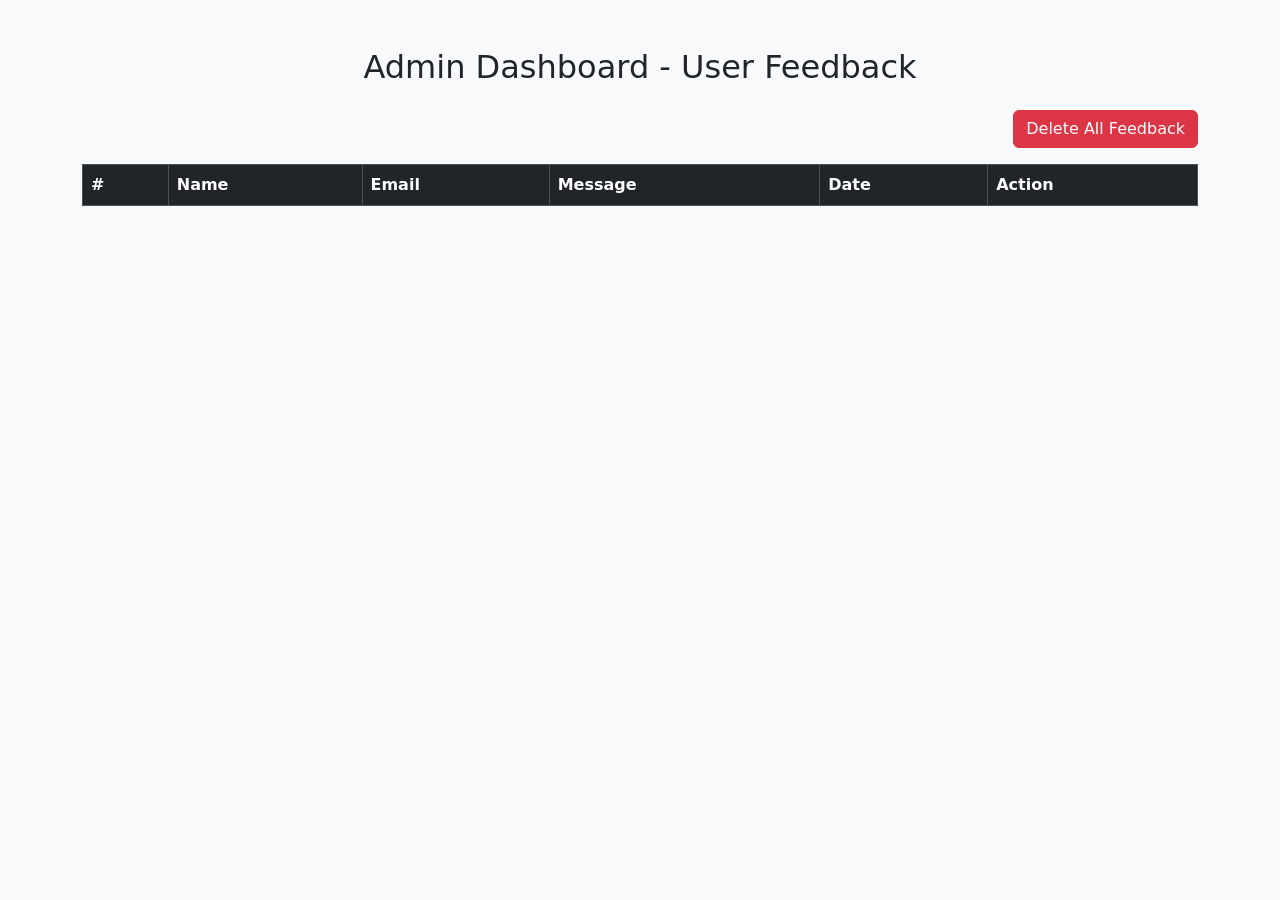
==== admin.html @ 634ab91b "Add files via upload" ====
<!DOCTYPE html>
<html lang="en">
<head>
    <meta charset="UTF-8">
    <meta name="viewport" content="width=device-width, initial-scale=1.0">
    <title>Admin - User Feedback</title>
    <link href="https://cdn.jsdelivr.net/npm/bootstrap@5.3.0/dist/css/bootstrap.min.css" rel="stylesheet">
</head>

<body class="bg-light">

<div class="container py-5">
    <h2 class="text-center mb-4">Admin Dashboard - User Feedback</h2>

    <div class="text-end mb-3">
        <button class="btn btn-danger" id="clear-all">Delete All Feedback</button>
    </div>

    <table class="table table-striped table-bordered">
        <thead class="table-dark">
            <tr>
                <th>#</th>
                <th>Name</th>
                <th>Email</th>
                <th>Message</th>
                <th>Date</th>
                <th>Action</th>
            </tr>
        </thead>
        <tbody id="feedback-table">
        </tbody>
    </table>
</div>

<script>
// Load feedback into table
function loadFeedback() {
    let table = document.getElementById("feedback-table");
    table.innerHTML = "";

    let feedbackList = JSON.parse(localStorage.getItem("feedbackList")) || [];

    feedbackList.forEach((item, index) => {
        let row = `
            <tr>
                <td>${index + 1}</td>
                <td>${item.name}</td>
                <td>${item.email}</td>
                <td>${item.message}</td>
                <td>${item.date}</td>
                <td>
                    <button class="btn btn-sm btn-danger" onclick="deleteFeedback(${index})">
                        Delete
                    </button>
                </td>
            </tr>
        `;
        table.innerHTML += row;
    });
}

// Delete one feedback
function deleteFeedback(index) {
    let list = JSON.parse(localStorage.getItem("feedbackList")) || [];
    list.splice(index, 1);
    localStorage.setItem("feedbackList", JSON.stringify(list));
    loadFeedback();
}

// Delete ALL
document.getElementById("clear-all").addEventListener("click", function () {
    if (confirm("Are you sure you want to delete ALL feedback?")) {
        localStorage.removeItem("feedbackList");
        loadFeedback();
    }
});

// Initial load
loadFeedback();
</script>

</body>
</html>
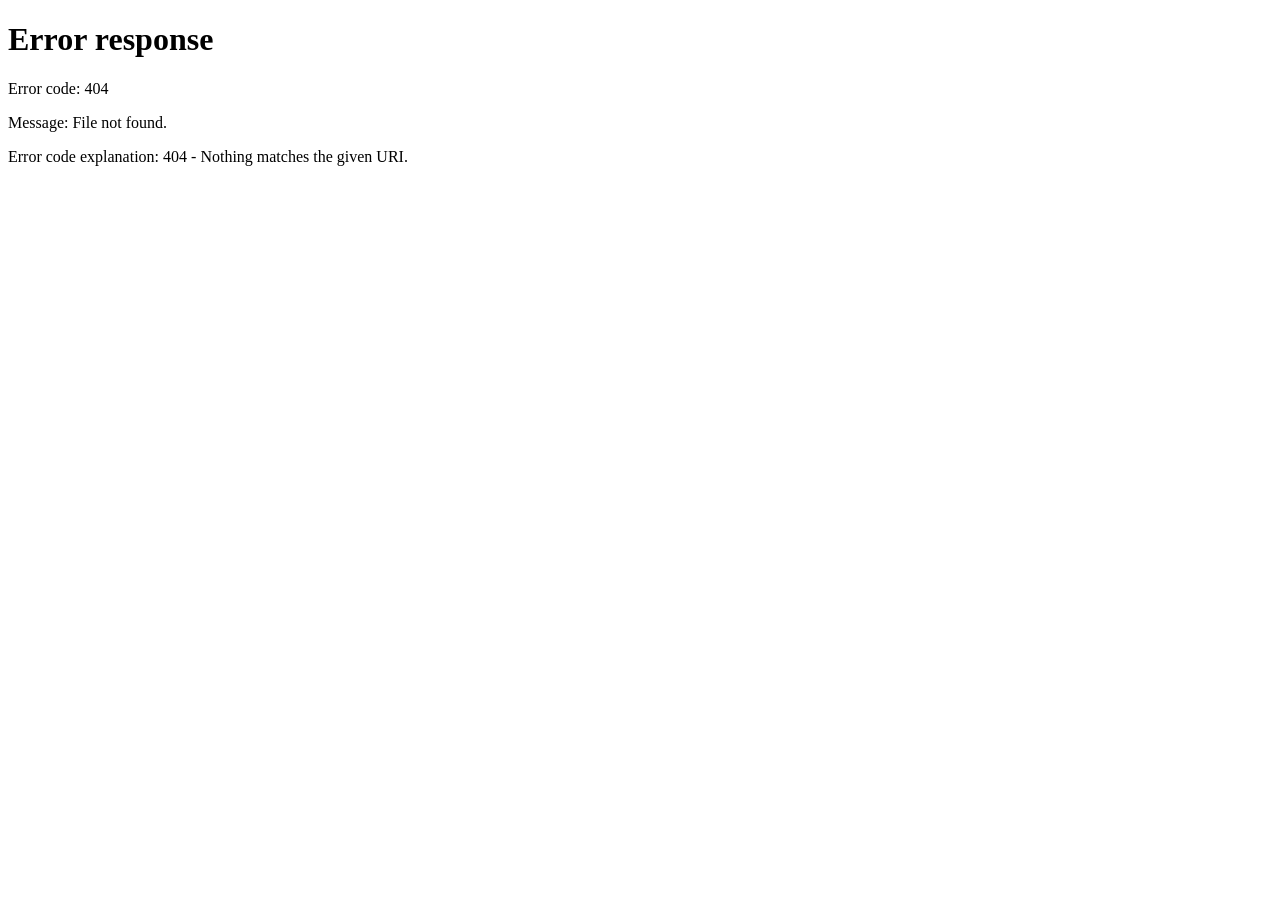
==== commit 8b297be3: "Update admin.html" ====
--- a/admin.html
+++ b/admin.html
@@ -3,81 +3,255 @@
 <head>
     <meta charset="UTF-8">
     <meta name="viewport" content="width=device-width, initial-scale=1.0">
-    <title>Admin - User Feedback</title>
+    <title>Admin Dashboard - User Feedback</title>
     <link href="https://cdn.jsdelivr.net/npm/bootstrap@5.3.0/dist/css/bootstrap.min.css" rel="stylesheet">
+    <style>
+        .admin-header {
+            background: linear-gradient(135deg, #667eea 0%, #764ba2 100%);
+            color: white;
+            padding: 20px 0;
+            margin-bottom: 30px;
+        }
+        .stats-card {
+            background: white;
+            border-radius: 10px;
+            padding: 20px;
+            box-shadow: 0 2px 10px rgba(0,0,0,0.1);
+            margin-bottom: 20px;
+        }
+        .stats-number {
+            font-size: 2.5rem;
+            font-weight: bold;
+            color: #667eea;
+        }
+        .welcome-section {
+            background: #f8f9fa;
+            padding: 15px;
+            border-radius: 8px;
+            margin-bottom: 20px;
+        }
+    </style>
 </head>
-
-<body class="bg-light">
-
-<div class="container py-5">
-    <h2 class="text-center mb-4">Admin Dashboard - User Feedback</h2>
-
-    <div class="text-end mb-3">
-        <button class="btn btn-danger" id="clear-all">Delete All Feedback</button>
+<body>
+    <!-- Authentication Check Script (must be at the top) -->
+    <script>
+        // Check if user is logged in
+        if (sessionStorage.getItem('adminLoggedIn') !== 'true') {
+            // Redirect to login page if not authenticated
+            window.location.href = 'admin-login.html';
+        }
+    </script>
+
+    <div class="admin-header">
+        <div class="container">
+            <div class="d-flex justify-content-between align-items-center">
+                <div>
+                    <h2><strong>Admin Dashboard</strong></h2>
+                    <p class="mb-0">User Feedback Management System</p>
+                </div>
+                <div>
+                    <span class="me-3">Welcome, <strong id="admin-username"></strong></span>
+                    <button class="btn btn-light btn-sm" id="logout-btn">Logout</button>
+                </div>
+            </div>
+        </div>
     </div>
 
-    <table class="table table-striped table-bordered">
-        <thead class="table-dark">
-            <tr>
-                <th>#</th>
-                <th>Name</th>
-                <th>Email</th>
-                <th>Message</th>
-                <th>Date</th>
-                <th>Action</th>
-            </tr>
-        </thead>
-        <tbody id="feedback-table">
-        </tbody>
-    </table>
-</div>
-
-<script>
-// Load feedback into table
-function loadFeedback() {
-    let table = document.getElementById("feedback-table");
-    table.innerHTML = "";
-
-    let feedbackList = JSON.parse(localStorage.getItem("feedbackList")) || [];
-
-    feedbackList.forEach((item, index) => {
-        let row = `
-            <tr>
-                <td>${index + 1}</td>
-                <td>${item.name}</td>
-                <td>${item.email}</td>
-                <td>${item.message}</td>
-                <td>${item.date}</td>
-                <td>
-                    <button class="btn btn-sm btn-danger" onclick="deleteFeedback(${index})">
-                        Delete
-                    </button>
-                </td>
-            </tr>
-        `;
-        table.innerHTML += row;
-    });
-}
-
-// Delete one feedback
-function deleteFeedback(index) {
-    let list = JSON.parse(localStorage.getItem("feedbackList")) || [];
-    list.splice(index, 1);
-    localStorage.setItem("feedbackList", JSON.stringify(list));
-    loadFeedback();
-}
-
-// Delete ALL
-document.getElementById("clear-all").addEventListener("click", function () {
-    if (confirm("Are you sure you want to delete ALL feedback?")) {
-        localStorage.removeItem("feedbackList");
+    <div class="container py-4">
+        <!-- Welcome Section -->
+        <div class="welcome-section">
+            <h4>👋 Welcome to the Admin Panel</h4>
+            <p class="mb-0">Manage user feedback submissions from the SDG 12 Contact Form</p>
+        </div>
+
+        <!-- Statistics Cards -->
+        <div class="row mb-4">
+            <div class="col-md-4">
+                <div class="stats-card text-center">
+                    <div class="stats-number" id="total-feedback">0</div>
+                    <p class="text-muted mb-0">Total Feedback</p>
+                </div>
+            </div>
+            <div class="col-md-4">
+                <div class="stats-card text-center">
+                    <div class="stats-number text-success" id="today-feedback">0</div>
+                    <p class="text-muted mb-0">Today's Submissions</p>
+                </div>
+            </div>
+            <div class="col-md-4">
+                <div class="stats-card text-center">
+                    <div class="stats-number text-info" id="this-week">0</div>
+                    <p class="text-muted mb-0">This Week</p>
+                </div>
+            </div>
+        </div>
+
+        <!-- Action Buttons -->
+        <div class="d-flex justify-content-between mb-3">
+            <h3>Feedback Submissions</h3>
+            <div>
+                <button class="btn btn-success me-2" id="export-json">📥 Export JSON</button>
+                <button class="btn btn-warning me-2" id="refresh-btn">🔄 Refresh</button>
+                <button class="btn btn-danger" id="clear-all">🗑️ Delete All</button>
+            </div>
+        </div>
+
+        <!-- Feedback Table -->
+        <div class="card">
+            <div class="card-body">
+                <div class="table-responsive">
+                    <table class="table table-striped table-hover">
+                        <thead class="table-dark">
+                            <tr>
+                                <th style="width: 5%">#</th>
+                                <th style="width: 15%">Name</th>
+                                <th style="width: 20%">Email</th>
+                                <th style="width: 35%">Message</th>
+                                <th style="width: 15%">Date</th>
+                                <th style="width: 10%">Action</th>
+                            </tr>
+                        </thead>
+                        <tbody id="feedback-table">
+                            <tr>
+                                <td colspan="6" class="text-center text-muted">
+                                    <em>No feedback submissions yet</em>
+                                </td>
+                            </tr>
+                        </tbody>
+                    </table>
+                </div>
+            </div>
+        </div>
+
+        <!-- Back Link -->
+        <div class="text-center mt-4">
+            <a href="index.html" class="btn btn-outline-primary">← Back to Homepage</a>
+        </div>
+    </div>
+
+    <script>
+        // Display admin username
+        document.getElementById('admin-username').textContent = 
+            sessionStorage.getItem('adminUsername') || 'Admin';
+
+        // Logout functionality
+        document.getElementById('logout-btn').addEventListener('click', function() {
+            if (confirm('Are you sure you want to logout?')) {
+                sessionStorage.removeItem('adminLoggedIn');
+                sessionStorage.removeItem('adminUsername');
+                window.location.href = 'admin-login.html';
+            }
+        });
+
+        // Load feedback into table
+        function loadFeedback() {
+            const table = document.getElementById("feedback-table");
+            table.innerHTML = "";
+
+            const feedbackList = JSON.parse(localStorage.getItem("feedbackList")) || [];
+
+            if (feedbackList.length === 0) {
+                table.innerHTML = `
+                    <tr>
+                        <td colspan="6" class="text-center text-muted">
+                            <em>No feedback submissions yet</em>
+                        </td>
+                    </tr>
+                `;
+                return;
+            }
+
+            feedbackList.forEach((item, index) => {
+                const row = `
+                    <tr>
+                        <td>${index + 1}</td>
+                        <td>${item.name}</td>
+                        <td>${item.email}</td>
+                        <td>${item.message.substring(0, 100)}${item.message.length > 100 ? '...' : ''}</td>
+                        <td><small>${item.date}</small></td>
+                        <td>
+                            <button class="btn btn-sm btn-danger" onclick="deleteFeedback(${index})">
+                                Delete
+                            </button>
+                        </td>
+                    </tr>
+                `;
+                table.innerHTML += row;
+            });
+
+            // Update statistics
+            updateStatistics(feedbackList);
+        }
+
+        // Update statistics
+        function updateStatistics(feedbackList) {
+            document.getElementById('total-feedback').textContent = feedbackList.length;
+
+            const today = new Date().toDateString();
+            const todayCount = feedbackList.filter(item => 
+                new Date(item.date).toDateString() === today
+            ).length;
+            document.getElementById('today-feedback').textContent = todayCount;
+
+            const oneWeekAgo = new Date();
+            oneWeekAgo.setDate(oneWeekAgo.getDate() - 7);
+            const weekCount = feedbackList.filter(item => 
+                new Date(item.date) >= oneWeekAgo
+            ).length;
+            document.getElementById('this-week').textContent = weekCount;
+        }
+
+        // Delete one feedback
+        function deleteFeedback(index) {
+            if (confirm('Are you sure you want to delete this feedback?')) {
+                let list = JSON.parse(localStorage.getItem("feedbackList")) || [];
+                list.splice(index, 1);
+                localStorage.setItem("feedbackList", JSON.stringify(list));
+                loadFeedback();
+            }
+        }
+
+        // Delete ALL
+        document.getElementById("clear-all").addEventListener("click", function () {
+            if (confirm("⚠️ WARNING: This will permanently delete ALL feedback submissions. Are you sure?")) {
+                if (confirm("This action cannot be undone. Click OK to confirm.")) {
+                    localStorage.removeItem("feedbackList");
+                    loadFeedback();
+                    alert("✅ All feedback has been deleted.");
+                }
+            }
+        });
+
+        // Refresh functionality
+        document.getElementById('refresh-btn').addEventListener('click', function() {
+            loadFeedback();
+            alert('✅ Data refreshed successfully!');
+        });
+
+        // Export to JSON
+        document.getElementById('export-json').addEventListener('click', function() {
+            const feedbackList = JSON.parse(localStorage.getItem("feedbackList")) || [];
+            
+            if (feedbackList.length === 0) {
+                alert("No feedback to export!");
+                return;
+            }
+
+            const dataStr = JSON.stringify(feedbackList, null, 2);
+            const blob = new Blob([dataStr], { type: "application/json" });
+            const url = URL.createObjectURL(blob);
+
+            const a = document.createElement("a");
+            a.href = url;
+            a.download = `feedback-export-${new Date().toISOString().split('T')[0]}.json`;
+            a.click();
+
+            URL.revokeObjectURL(url);
+            alert("✅ Feedback exported successfully!");
+        });
+
+        // Initial load
         loadFeedback();
-    }
-});
-
-// Initial load
-loadFeedback();
-</script>
-
+    </script>
 </body>
 </html>
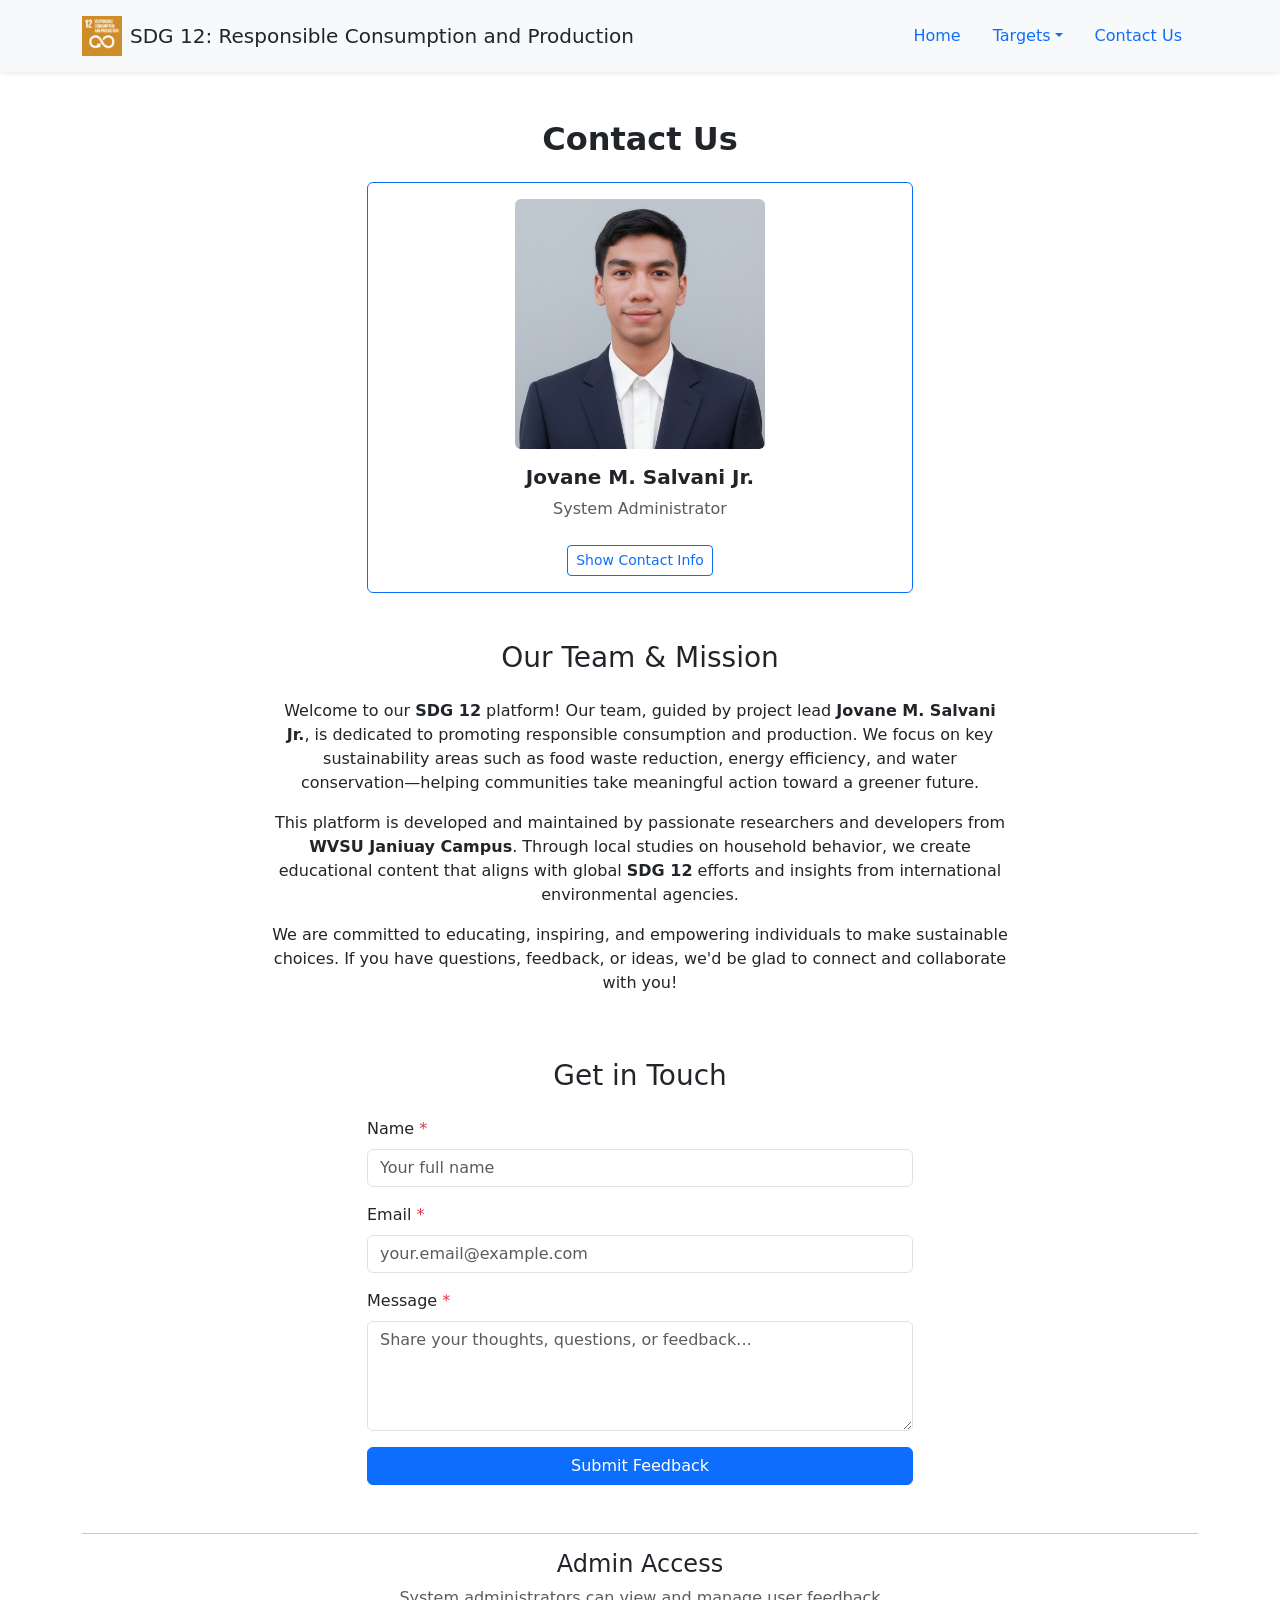
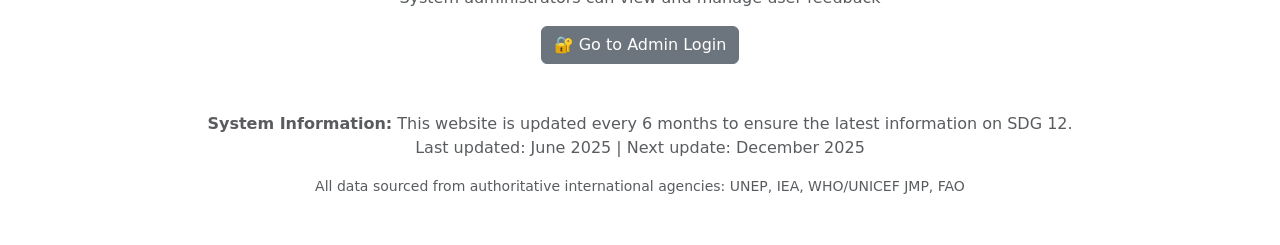
==== commit 5cbe94ff: "Update admin.html" ====
--- a/admin.html
+++ b/admin.html
@@ -1,257 +1,182 @@
+<!-- FILE: contact.html -->
 <!DOCTYPE html>
 <html lang="en">
 <head>
     <meta charset="UTF-8">
     <meta name="viewport" content="width=device-width, initial-scale=1.0">
-    <title>Admin Dashboard - User Feedback</title>
+    <title>Contact Us - SDG 12</title>
     <link href="https://cdn.jsdelivr.net/npm/bootstrap@5.3.0/dist/css/bootstrap.min.css" rel="stylesheet">
-    <style>
-        .admin-header {
-            background: linear-gradient(135deg, #667eea 0%, #764ba2 100%);
-            color: white;
-            padding: 20px 0;
-            margin-bottom: 30px;
-        }
-        .stats-card {
-            background: white;
-            border-radius: 10px;
-            padding: 20px;
-            box-shadow: 0 2px 10px rgba(0,0,0,0.1);
-            margin-bottom: 20px;
-        }
-        .stats-number {
-            font-size: 2.5rem;
-            font-weight: bold;
-            color: #667eea;
-        }
-        .welcome-section {
-            background: #f8f9fa;
-            padding: 15px;
-            border-radius: 8px;
-            margin-bottom: 20px;
-        }
-    </style>
+    <link rel="stylesheet" href="styles.css">
 </head>
 <body>
-    <!-- Authentication Check Script (must be at the top) -->
-    <script>
-        // Check if user is logged in
-        if (sessionStorage.getItem('adminLoggedIn') !== 'true') {
-            // Redirect to login page if not authenticated
-            window.location.href = 'admin-login.html';
-        }
-    </script>
+    <!-- Header -->
+    <header class="bg-light py-3 shadow-sm mb-4">
+        <div class="container d-flex justify-content-between align-items-center">
+            <div class="d-flex align-items-center gap-2">
+                <img src="image/Logo.png" alt="SDG 12 Logo" width="40" height="40">
+                <h1 class="h5 mb-0">SDG 12: Responsible Consumption and Production</h1>
+            </div>
+            <nav>
+                <ul class="nav">
+                    <li class="nav-item"><a href="index.html" class="nav-link">Home</a></li>
+                    <li class="nav-item dropdown">
+                        <a class="nav-link dropdown-toggle" href="#" role="button" data-bs-toggle="dropdown">Targets</a>
+                        <ul class="dropdown-menu">
+                            <li><a class="dropdown-item" href="food.html">Food</a></li>
+                            <li><a class="dropdown-item" href="energy.html">Energy</a></li>
+                            <li><a class="dropdown-item" href="water.html">Water</a></li>
+                        </ul>
+                    </li>
+                    <li class="nav-item"><a href="contact.html" class="nav-link active">Contact Us</a></li>
+                </ul>
+            </nav>
+        </div>
+    </header>
 
-    <div class="admin-header">
-        <div class="container">
-            <div class="d-flex justify-content-between align-items-center">
-                <div>
-                    <h2><strong>Admin Dashboard</strong></h2>
-                    <p class="mb-0">User Feedback Management System</p>
-                </div>
-                <div>
-                    <span class="me-3">Welcome, <strong id="admin-username"></strong></span>
-                    <button class="btn btn-light btn-sm" id="logout-btn">Logout</button>
+    <!-- Content -->
+    <main class="container my-5">
+        <h2 class="text-center mb-4"><strong>Contact Us</strong></h2>
+        
+        <!-- Admin Section -->
+        <div class="row mb-5">
+            <div class="col-md-6 offset-md-3">
+                <div class="card border-primary">
+                    <div class="card-body text-center">
+                        <img src="image/Dev.jpg" alt="Jovane M. Salvani Jr." width="250" height="250" class="mb-3 rounded" id="admin-toggle" style="cursor: pointer;">
+                        <h5 id="admin-name" style="cursor: pointer;"><strong>Jovane M. Salvani Jr.</strong></h5>
+                        <p class="text-muted">System Administrator</p>
+                        <div id="admin-contact" class="collapse">
+                            <hr>
+                            <p class="mb-2"><strong>Email:</strong> <a href="mailto:jsalvanijr@gmail.com">jsalvanijr@gmail.com</a></p>
+                            <p class="mb-2"><strong>Phone:</strong> <a href="tel:+639930927076">09930927076</a></p>
+                            <p class="mb-2"><strong>Address:</strong> Janiuay, Iloilo, Philippines</p>
+                            <p class="mb-2"><strong>Institution:</strong> WVSU Janiuay Campus</p>
+                        </div>
+                        <button class="btn btn-sm btn-outline-primary mt-2" type="button" data-bs-toggle="collapse" data-bs-target="#admin-contact">
+                            <span id="toggle-text">Show Contact Info</span>
+                        </button>
+                    </div>
                 </div>
             </div>
         </div>
-    </div>
-
-    <div class="container py-4">
-        <!-- Welcome Section -->
-        <div class="welcome-section">
-            <h4>👋 Welcome to the Admin Panel</h4>
-            <p class="mb-0">Manage user feedback submissions from the SDG 12 Contact Form</p>
+        
+        <!-- About Our Team & Mission -->
+        <h3 class="text-center mb-4">Our Team & Mission</h3>
+        <div class="row mb-5">
+            <div class="col-md-8 offset-md-2">
+                <p class="text-center">
+                    Welcome to our <strong>SDG 12</strong> platform! Our team, guided by project lead <strong>Jovane M. Salvani Jr.</strong>,
+                    is dedicated to promoting responsible consumption and production. We focus on key sustainability areas such as food waste reduction, 
+                    energy efficiency, and water conservation—helping communities take meaningful action toward a greener future.
+                </p>
+                <p class="text-center">
+                    This platform is developed and maintained by passionate researchers and developers from <strong>WVSU Janiuay Campus</strong>. 
+                    Through local studies on household behavior, we create educational content that aligns with global <strong>SDG 12</strong> efforts 
+                    and insights from international environmental agencies.
+                </p>
+                <p class="text-center">
+                    We are committed to educating, inspiring, and empowering individuals to make sustainable choices. 
+                    If you have questions, feedback, or ideas, we'd be glad to connect and collaborate with you!
+                </p>
+            </div>
         </div>
 
-        <!-- Statistics Cards -->
-        <div class="row mb-4">
-            <div class="col-md-4">
-                <div class="stats-card text-center">
-                    <div class="stats-number" id="total-feedback">0</div>
-                    <p class="text-muted mb-0">Total Feedback</p>
-                </div>
-            </div>
-            <div class="col-md-4">
-                <div class="stats-card text-center">
-                    <div class="stats-number text-success" id="today-feedback">0</div>
-                    <p class="text-muted mb-0">Today's Submissions</p>
-                </div>
-            </div>
-            <div class="col-md-4">
-                <div class="stats-card text-center">
-                    <div class="stats-number text-info" id="this-week">0</div>
-                    <p class="text-muted mb-0">This Week</p>
+        <!-- Get in Touch Section -->
+        <h3 class="text-center mb-4">Get in Touch</h3>
+        <div class="row">
+            <div class="col-md-6 offset-md-3">
+                <form id="feedback-form">
+                    <div class="mb-3">
+                        <label for="name" class="form-label">Name <span class="text-danger">*</span></label>
+                        <input type="text" class="form-control" id="name" placeholder="Your full name" required>
+                    </div>
+                    <div class="mb-3">
+                        <label for="email" class="form-label">Email <span class="text-danger">*</span></label>
+                        <input type="email" class="form-control" id="email" placeholder="your.email@example.com" required>
+                    </div>
+                    <div class="mb-3">
+                        <label for="message" class="form-label">Message <span class="text-danger">*</span></label>
+                        <textarea class="form-control" id="message" rows="4" placeholder="Share your thoughts, questions, or feedback..." required></textarea>
+                    </div>
+                    <button type="submit" class="btn btn-primary w-100">Submit Feedback</button>
+                </form>
+
+                <div id="success-message" class="mt-3 alert alert-success d-none">
+                    <strong>Thank you!</strong> Your message has been submitted successfully. We'll review it soon.
                 </div>
             </div>
         </div>
 
-        <!-- Action Buttons -->
-        <div class="d-flex justify-content-between mb-3">
-            <h3>Feedback Submissions</h3>
-            <div>
-                <button class="btn btn-success me-2" id="export-json">📥 Export JSON</button>
-                <button class="btn btn-warning me-2" id="refresh-btn">🔄 Refresh</button>
-                <button class="btn btn-danger" id="clear-all">🗑️ Delete All</button>
-            </div>
+        <!-- Admin Access Button -->
+        <div class="text-center mt-5 mb-4">
+            <hr>
+            <h4>Admin Access</h4>
+            <p class="text-muted">System administrators can view and manage user feedback</p>
+            <a href="admin-login.html" class="btn btn-secondary">
+                🔐 Go to Admin Login
+            </a>
         </div>
 
-        <!-- Feedback Table -->
-        <div class="card">
-            <div class="card-body">
-                <div class="table-responsive">
-                    <table class="table table-striped table-hover">
-                        <thead class="table-dark">
-                            <tr>
-                                <th style="width: 5%">#</th>
-                                <th style="width: 15%">Name</th>
-                                <th style="width: 20%">Email</th>
-                                <th style="width: 35%">Message</th>
-                                <th style="width: 15%">Date</th>
-                                <th style="width: 10%">Action</th>
-                            </tr>
-                        </thead>
-                        <tbody id="feedback-table">
-                            <tr>
-                                <td colspan="6" class="text-center text-muted">
-                                    <em>No feedback submissions yet</em>
-                                </td>
-                            </tr>
-                        </tbody>
-                    </table>
-                </div>
-            </div>
+        <!-- System Update Note -->
+        <div class="text-center mt-5">
+            <p class="text-muted">
+                <strong>System Information:</strong> This website is updated every 6 months to ensure the latest information on SDG 12.
+                <br>Last updated: June 2025 | Next update: December 2025
+            </p>
+            <p class="small text-muted">
+                All data sourced from authoritative international agencies: UNEP, IEA, WHO/UNICEF JMP, FAO
+            </p>
         </div>
+    </main>
 
-        <!-- Back Link -->
-        <div class="text-center mt-4">
-            <a href="index.html" class="btn btn-outline-primary">← Back to Homepage</a>
-        </div>
-    </div>
+    <script src="https://cdn.jsdelivr.net/npm/bootstrap@5.3.0/dist/js/bootstrap.bundle.min.js"></script>
+    <script src="feedback.js"></script>
 
     <script>
-        // Display admin username
-        document.getElementById('admin-username').textContent = 
-            sessionStorage.getItem('adminUsername') || 'Admin';
+        // Submit feedback
+        document.getElementById("feedback-form").addEventListener("submit", function (e) {
+            e.preventDefault();
 
-        // Logout functionality
-        document.getElementById('logout-btn').addEventListener('click', function() {
-            if (confirm('Are you sure you want to logout?')) {
-                sessionStorage.removeItem('adminLoggedIn');
-                sessionStorage.removeItem('adminUsername');
-                window.location.href = 'admin-login.html';
-            }
+            let name = document.getElementById("name").value;
+            let email = document.getElementById("email").value;
+            let message = document.getElementById("message").value;
+
+            let feedback = {
+                name: name,
+                email: email,
+                message: message,
+                date: new Date().toLocaleString()
+            };
+
+            let allFeedback = JSON.parse(localStorage.getItem("feedbackList")) || [];
+            allFeedback.push(feedback);
+            localStorage.setItem("feedbackList", JSON.stringify(allFeedback));
+
+            document.getElementById("success-message").classList.remove("d-none");
+            document.getElementById("feedback-form").reset();
+
+            console.log("📌 New feedback saved:", feedback);
         });
 
-        // Load feedback into table
-        function loadFeedback() {
-            const table = document.getElementById("feedback-table");
-            table.innerHTML = "";
-
-            const feedbackList = JSON.parse(localStorage.getItem("feedbackList")) || [];
-
-            if (feedbackList.length === 0) {
-                table.innerHTML = `
-                    <tr>
-                        <td colspan="6" class="text-center text-muted">
-                            <em>No feedback submissions yet</em>
-                        </td>
-                    </tr>
-                `;
-                return;
-            }
-
-            feedbackList.forEach((item, index) => {
-                const row = `
-                    <tr>
-                        <td>${index + 1}</td>
-                        <td>${item.name}</td>
-                        <td>${item.email}</td>
-                        <td>${item.message.substring(0, 100)}${item.message.length > 100 ? '...' : ''}</td>
-                        <td><small>${item.date}</small></td>
-                        <td>
-                            <button class="btn btn-sm btn-danger" onclick="deleteFeedback(${index})">
-                                Delete
-                            </button>
-                        </td>
-                    </tr>
-                `;
-                table.innerHTML += row;
-            });
-
-            // Update statistics
-            updateStatistics(feedbackList);
-        }
-
-        // Update statistics
-        function updateStatistics(feedbackList) {
-            document.getElementById('total-feedback').textContent = feedbackList.length;
-
-            const today = new Date().toDateString();
-            const todayCount = feedbackList.filter(item => 
-                new Date(item.date).toDateString() === today
-            ).length;
-            document.getElementById('today-feedback').textContent = todayCount;
-
-            const oneWeekAgo = new Date();
-            oneWeekAgo.setDate(oneWeekAgo.getDate() - 7);
-            const weekCount = feedbackList.filter(item => 
-                new Date(item.date) >= oneWeekAgo
-            ).length;
-            document.getElementById('this-week').textContent = weekCount;
-        }
-
-        // Delete one feedback
-        function deleteFeedback(index) {
-            if (confirm('Are you sure you want to delete this feedback?')) {
-                let list = JSON.parse(localStorage.getItem("feedbackList")) || [];
-                list.splice(index, 1);
-                localStorage.setItem("feedbackList", JSON.stringify(list));
-                loadFeedback();
-            }
-        }
-
-        // Delete ALL
-        document.getElementById("clear-all").addEventListener("click", function () {
-            if (confirm("⚠️ WARNING: This will permanently delete ALL feedback submissions. Are you sure?")) {
-                if (confirm("This action cannot be undone. Click OK to confirm.")) {
-                    localStorage.removeItem("feedbackList");
-                    loadFeedback();
-                    alert("✅ All feedback has been deleted.");
-                }
-            }
+        // Toggle admin contact info text
+        const adminContactCollapse = document.getElementById('admin-contact');
+        const toggleText = document.getElementById('toggle-text');
+        
+        adminContactCollapse.addEventListener('show.bs.collapse', function () {
+            toggleText.textContent = 'Hide Contact Info';
         });
-
-        // Refresh functionality
-        document.getElementById('refresh-btn').addEventListener('click', function() {
-            loadFeedback();
-            alert('✅ Data refreshed successfully!');
+        
+        adminContactCollapse.addEventListener('hide.bs.collapse', function () {
+            toggleText.textContent = 'Show Contact Info';
         });
-
-        // Export to JSON
-        document.getElementById('export-json').addEventListener('click', function() {
-            const feedbackList = JSON.parse(localStorage.getItem("feedbackList")) || [];
-            
-            if (feedbackList.length === 0) {
-                alert("No feedback to export!");
-                return;
-            }
-
-            const dataStr = JSON.stringify(feedbackList, null, 2);
-            const blob = new Blob([dataStr], { type: "application/json" });
-            const url = URL.createObjectURL(blob);
-
-            const a = document.createElement("a");
-            a.href = url;
-            a.download = `feedback-export-${new Date().toISOString().split('T')[0]}.json`;
-            a.click();
-
-            URL.revokeObjectURL(url);
-            alert("✅ Feedback exported successfully!");
+        
+        document.getElementById('admin-toggle').addEventListener('click', function() {
+            new bootstrap.Collapse(adminContactCollapse, { toggle: true });
         });
-
-        // Initial load
-        loadFeedback();
+        
+        document.getElementById('admin-name').addEventListener('click', function() {
+            new bootstrap.Collapse(adminContactCollapse, { toggle: true });
+        });
     </script>
 </body>
 </html>
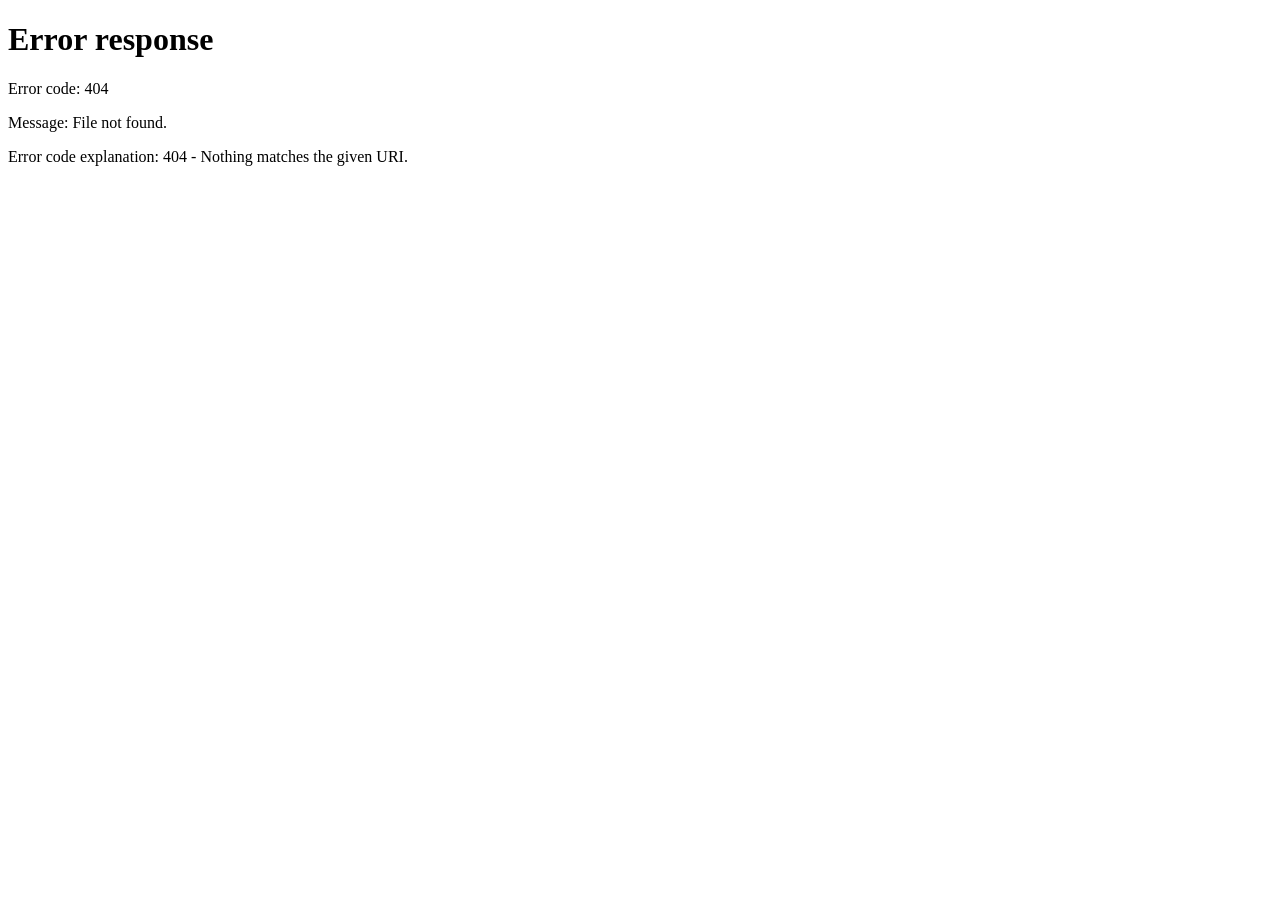
==== commit e705d357: "Update admin.html" ====
--- a/admin.html
+++ b/admin.html
@@ -1,182 +1,257 @@
-<!-- FILE: contact.html -->
 <!DOCTYPE html>
 <html lang="en">
 <head>
     <meta charset="UTF-8">
     <meta name="viewport" content="width=device-width, initial-scale=1.0">
-    <title>Contact Us - SDG 12</title>
+    <title>Admin Dashboard - User Feedback</title>
     <link href="https://cdn.jsdelivr.net/npm/bootstrap@5.3.0/dist/css/bootstrap.min.css" rel="stylesheet">
-    <link rel="stylesheet" href="styles.css">
+    <style>
+        .admin-header {
+            background: linear-gradient(135deg, #667eea 0%, #764ba2 100%);
+            color: white;
+            padding: 20px 0;
+            margin-bottom: 30px;
+        }
+        .stats-card {
+            background: white;
+            border-radius: 10px;
+            padding: 20px;
+            box-shadow: 0 2px 10px rgba(0,0,0,0.1);
+            margin-bottom: 20px;
+        }
+        .stats-number {
+            font-size: 2.5rem;
+            font-weight: bold;
+            color: #667eea;
+        }
+        .welcome-section {
+            background: #f8f9fa;
+            padding: 15px;
+            border-radius: 8px;
+            margin-bottom: 20px;
+        }
+    </style>
 </head>
 <body>
-    <!-- Header -->
-    <header class="bg-light py-3 shadow-sm mb-4">
-        <div class="container d-flex justify-content-between align-items-center">
-            <div class="d-flex align-items-center gap-2">
-                <img src="image/Logo.png" alt="SDG 12 Logo" width="40" height="40">
-                <h1 class="h5 mb-0">SDG 12: Responsible Consumption and Production</h1>
-            </div>
-            <nav>
-                <ul class="nav">
-                    <li class="nav-item"><a href="index.html" class="nav-link">Home</a></li>
-                    <li class="nav-item dropdown">
-                        <a class="nav-link dropdown-toggle" href="#" role="button" data-bs-toggle="dropdown">Targets</a>
-                        <ul class="dropdown-menu">
-                            <li><a class="dropdown-item" href="food.html">Food</a></li>
-                            <li><a class="dropdown-item" href="energy.html">Energy</a></li>
-                            <li><a class="dropdown-item" href="water.html">Water</a></li>
-                        </ul>
-                    </li>
-                    <li class="nav-item"><a href="contact.html" class="nav-link active">Contact Us</a></li>
-                </ul>
-            </nav>
-        </div>
-    </header>
-
-    <!-- Content -->
-    <main class="container my-5">
-        <h2 class="text-center mb-4"><strong>Contact Us</strong></h2>
-        
-        <!-- Admin Section -->
-        <div class="row mb-5">
-            <div class="col-md-6 offset-md-3">
-                <div class="card border-primary">
-                    <div class="card-body text-center">
-                        <img src="image/Dev.jpg" alt="Jovane M. Salvani Jr." width="250" height="250" class="mb-3 rounded" id="admin-toggle" style="cursor: pointer;">
-                        <h5 id="admin-name" style="cursor: pointer;"><strong>Jovane M. Salvani Jr.</strong></h5>
-                        <p class="text-muted">System Administrator</p>
-                        <div id="admin-contact" class="collapse">
-                            <hr>
-                            <p class="mb-2"><strong>Email:</strong> <a href="mailto:jsalvanijr@gmail.com">jsalvanijr@gmail.com</a></p>
-                            <p class="mb-2"><strong>Phone:</strong> <a href="tel:+639930927076">09930927076</a></p>
-                            <p class="mb-2"><strong>Address:</strong> Janiuay, Iloilo, Philippines</p>
-                            <p class="mb-2"><strong>Institution:</strong> WVSU Janiuay Campus</p>
-                        </div>
-                        <button class="btn btn-sm btn-outline-primary mt-2" type="button" data-bs-toggle="collapse" data-bs-target="#admin-contact">
-                            <span id="toggle-text">Show Contact Info</span>
-                        </button>
-                    </div>
-                </div>
-            </div>
-        </div>
-        
-        <!-- About Our Team & Mission -->
-        <h3 class="text-center mb-4">Our Team & Mission</h3>
-        <div class="row mb-5">
-            <div class="col-md-8 offset-md-2">
-                <p class="text-center">
-                    Welcome to our <strong>SDG 12</strong> platform! Our team, guided by project lead <strong>Jovane M. Salvani Jr.</strong>,
-                    is dedicated to promoting responsible consumption and production. We focus on key sustainability areas such as food waste reduction, 
-                    energy efficiency, and water conservation—helping communities take meaningful action toward a greener future.
-                </p>
-                <p class="text-center">
-                    This platform is developed and maintained by passionate researchers and developers from <strong>WVSU Janiuay Campus</strong>. 
-                    Through local studies on household behavior, we create educational content that aligns with global <strong>SDG 12</strong> efforts 
-                    and insights from international environmental agencies.
-                </p>
-                <p class="text-center">
-                    We are committed to educating, inspiring, and empowering individuals to make sustainable choices. 
-                    If you have questions, feedback, or ideas, we'd be glad to connect and collaborate with you!
-                </p>
-            </div>
-        </div>
-
-        <!-- Get in Touch Section -->
-        <h3 class="text-center mb-4">Get in Touch</h3>
-        <div class="row">
-            <div class="col-md-6 offset-md-3">
-                <form id="feedback-form">
-                    <div class="mb-3">
-                        <label for="name" class="form-label">Name <span class="text-danger">*</span></label>
-                        <input type="text" class="form-control" id="name" placeholder="Your full name" required>
-                    </div>
-                    <div class="mb-3">
-                        <label for="email" class="form-label">Email <span class="text-danger">*</span></label>
-                        <input type="email" class="form-control" id="email" placeholder="your.email@example.com" required>
-                    </div>
-                    <div class="mb-3">
-                        <label for="message" class="form-label">Message <span class="text-danger">*</span></label>
-                        <textarea class="form-control" id="message" rows="4" placeholder="Share your thoughts, questions, or feedback..." required></textarea>
-                    </div>
-                    <button type="submit" class="btn btn-primary w-100">Submit Feedback</button>
-                </form>
-
-                <div id="success-message" class="mt-3 alert alert-success d-none">
-                    <strong>Thank you!</strong> Your message has been submitted successfully. We'll review it soon.
-                </div>
-            </div>
-        </div>
-
-        <!-- Admin Access Button -->
-        <div class="text-center mt-5 mb-4">
-            <hr>
-            <h4>Admin Access</h4>
-            <p class="text-muted">System administrators can view and manage user feedback</p>
-            <a href="admin-login.html" class="btn btn-secondary">
-                🔐 Go to Admin Login
-            </a>
-        </div>
-
-        <!-- System Update Note -->
-        <div class="text-center mt-5">
-            <p class="text-muted">
-                <strong>System Information:</strong> This website is updated every 6 months to ensure the latest information on SDG 12.
-                <br>Last updated: June 2025 | Next update: December 2025
-            </p>
-            <p class="small text-muted">
-                All data sourced from authoritative international agencies: UNEP, IEA, WHO/UNICEF JMP, FAO
-            </p>
-        </div>
-    </main>
-
-    <script src="https://cdn.jsdelivr.net/npm/bootstrap@5.3.0/dist/js/bootstrap.bundle.min.js"></script>
-    <script src="feedback.js"></script>
-
+    <!-- Authentication Check Script (must be at the top) -->
     <script>
-        // Submit feedback
-        document.getElementById("feedback-form").addEventListener("submit", function (e) {
-            e.preventDefault();
-
-            let name = document.getElementById("name").value;
-            let email = document.getElementById("email").value;
-            let message = document.getElementById("message").value;
-
-            let feedback = {
-                name: name,
-                email: email,
-                message: message,
-                date: new Date().toLocaleString()
-            };
-
-            let allFeedback = JSON.parse(localStorage.getItem("feedbackList")) || [];
-            allFeedback.push(feedback);
-            localStorage.setItem("feedbackList", JSON.stringify(allFeedback));
-
-            document.getElementById("success-message").classList.remove("d-none");
-            document.getElementById("feedback-form").reset();
-
-            console.log("📌 New feedback saved:", feedback);
-        });
-
-        // Toggle admin contact info text
-        const adminContactCollapse = document.getElementById('admin-contact');
-        const toggleText = document.getElementById('toggle-text');
-        
-        adminContactCollapse.addEventListener('show.bs.collapse', function () {
-            toggleText.textContent = 'Hide Contact Info';
-        });
-        
-        adminContactCollapse.addEventListener('hide.bs.collapse', function () {
-            toggleText.textContent = 'Show Contact Info';
-        });
-        
-        document.getElementById('admin-toggle').addEventListener('click', function() {
-            new bootstrap.Collapse(adminContactCollapse, { toggle: true });
-        });
-        
-        document.getElementById('admin-name').addEventListener('click', function() {
-            new bootstrap.Collapse(adminContactCollapse, { toggle: true });
-        });
+        // Check if user is logged in
+        if (sessionStorage.getItem('adminLoggedIn') !== 'true') {
+            // Redirect to login page if not authenticated
+            window.location.href = 'admin-login.html';
+        }
+    </script>
+
+    <div class="admin-header">
+        <div class="container">
+            <div class="d-flex justify-content-between align-items-center">
+                <div>
+                    <h2><strong>Admin Dashboard</strong></h2>
+                    <p class="mb-0">User Feedback Management System</p>
+                </div>
+                <div>
+                    <span class="me-3">Welcome, <strong id="admin-username"></strong></span>
+                    <button class="btn btn-light btn-sm" id="logout-btn">Logout</button>
+                </div>
+            </div>
+        </div>
+    </div>
+
+    <div class="container py-4">
+        <!-- Welcome Section -->
+        <div class="welcome-section">
+            <h4>👋 Welcome to the Admin Panel</h4>
+            <p class="mb-0">Manage user feedback submissions from the SDG 12 Contact Form</p>
+        </div>
+
+        <!-- Statistics Cards -->
+        <div class="row mb-4">
+            <div class="col-md-4">
+                <div class="stats-card text-center">
+                    <div class="stats-number" id="total-feedback">0</div>
+                    <p class="text-muted mb-0">Total Feedback</p>
+                </div>
+            </div>
+            <div class="col-md-4">
+                <div class="stats-card text-center">
+                    <div class="stats-number text-success" id="today-feedback">0</div>
+                    <p class="text-muted mb-0">Today's Submissions</p>
+                </div>
+            </div>
+            <div class="col-md-4">
+                <div class="stats-card text-center">
+                    <div class="stats-number text-info" id="this-week">0</div>
+                    <p class="text-muted mb-0">This Week</p>
+                </div>
+            </div>
+        </div>
+
+        <!-- Action Buttons -->
+        <div class="d-flex justify-content-between mb-3">
+            <h3>Feedback Submissions</h3>
+            <div>
+                <button class="btn btn-success me-2" id="export-json">📥 Export JSON</button>
+                <button class="btn btn-warning me-2" id="refresh-btn">🔄 Refresh</button>
+                <button class="btn btn-danger" id="clear-all">🗑️ Delete All</button>
+            </div>
+        </div>
+
+        <!-- Feedback Table -->
+        <div class="card">
+            <div class="card-body">
+                <div class="table-responsive">
+                    <table class="table table-striped table-hover">
+                        <thead class="table-dark">
+                            <tr>
+                                <th style="width: 5%">#</th>
+                                <th style="width: 15%">Name</th>
+                                <th style="width: 20%">Email</th>
+                                <th style="width: 35%">Message</th>
+                                <th style="width: 15%">Date</th>
+                                <th style="width: 10%">Action</th>
+                            </tr>
+                        </thead>
+                        <tbody id="feedback-table">
+                            <tr>
+                                <td colspan="6" class="text-center text-muted">
+                                    <em>No feedback submissions yet</em>
+                                </td>
+                            </tr>
+                        </tbody>
+                    </table>
+                </div>
+            </div>
+        </div>
+
+        <!-- Back Link -->
+        <div class="text-center mt-4">
+            <a href="index.html" class="btn btn-outline-primary">← Back to Homepage</a>
+        </div>
+    </div>
+
+    <script>
+        // Display admin username
+        document.getElementById('admin-username').textContent = 
+            sessionStorage.getItem('adminUsername') || 'Admin';
+
+        // Logout functionality
+        document.getElementById('logout-btn').addEventListener('click', function() {
+            if (confirm('Are you sure you want to logout?')) {
+                sessionStorage.removeItem('adminLoggedIn');
+                sessionStorage.removeItem('adminUsername');
+                window.location.href = 'admin-login.html';
+            }
+        });
+
+        // Load feedback into table
+        function loadFeedback() {
+            const table = document.getElementById("feedback-table");
+            table.innerHTML = "";
+
+            const feedbackList = JSON.parse(localStorage.getItem("feedbackList")) || [];
+
+            if (feedbackList.length === 0) {
+                table.innerHTML = `
+                    <tr>
+                        <td colspan="6" class="text-center text-muted">
+                            <em>No feedback submissions yet</em>
+                        </td>
+                    </tr>
+                `;
+                return;
+            }
+
+            feedbackList.forEach((item, index) => {
+                const row = `
+                    <tr>
+                        <td>${index + 1}</td>
+                        <td>${item.name}</td>
+                        <td>${item.email}</td>
+                        <td>${item.message.substring(0, 100)}${item.message.length > 100 ? '...' : ''}</td>
+                        <td><small>${item.date}</small></td>
+                        <td>
+                            <button class="btn btn-sm btn-danger" onclick="deleteFeedback(${index})">
+                                Delete
+                            </button>
+                        </td>
+                    </tr>
+                `;
+                table.innerHTML += row;
+            });
+
+            // Update statistics
+            updateStatistics(feedbackList);
+        }
+
+        // Update statistics
+        function updateStatistics(feedbackList) {
+            document.getElementById('total-feedback').textContent = feedbackList.length;
+
+            const today = new Date().toDateString();
+            const todayCount = feedbackList.filter(item => 
+                new Date(item.date).toDateString() === today
+            ).length;
+            document.getElementById('today-feedback').textContent = todayCount;
+
+            const oneWeekAgo = new Date();
+            oneWeekAgo.setDate(oneWeekAgo.getDate() - 7);
+            const weekCount = feedbackList.filter(item => 
+                new Date(item.date) >= oneWeekAgo
+            ).length;
+            document.getElementById('this-week').textContent = weekCount;
+        }
+
+        // Delete one feedback
+        function deleteFeedback(index) {
+            if (confirm('Are you sure you want to delete this feedback?')) {
+                let list = JSON.parse(localStorage.getItem("feedbackList")) || [];
+                list.splice(index, 1);
+                localStorage.setItem("feedbackList", JSON.stringify(list));
+                loadFeedback();
+            }
+        }
+
+        // Delete ALL
+        document.getElementById("clear-all").addEventListener("click", function () {
+            if (confirm("⚠️ WARNING: This will permanently delete ALL feedback submissions. Are you sure?")) {
+                if (confirm("This action cannot be undone. Click OK to confirm.")) {
+                    localStorage.removeItem("feedbackList");
+                    loadFeedback();
+                    alert("✅ All feedback has been deleted.");
+                }
+            }
+        });
+
+        // Refresh functionality
+        document.getElementById('refresh-btn').addEventListener('click', function() {
+            loadFeedback();
+            alert('✅ Data refreshed successfully!');
+        });
+
+        // Export to JSON
+        document.getElementById('export-json').addEventListener('click', function() {
+            const feedbackList = JSON.parse(localStorage.getItem("feedbackList")) || [];
+            
+            if (feedbackList.length === 0) {
+                alert("No feedback to export!");
+                return;
+            }
+
+            const dataStr = JSON.stringify(feedbackList, null, 2);
+            const blob = new Blob([dataStr], { type: "application/json" });
+            const url = URL.createObjectURL(blob);
+
+            const a = document.createElement("a");
+            a.href = url;
+            a.download = `feedback-export-${new Date().toISOString().split('T')[0]}.json`;
+            a.click();
+
+            URL.revokeObjectURL(url);
+            alert("✅ Feedback exported successfully!");
+        });
+
+        // Initial load
+        loadFeedback();
     </script>
 </body>
 </html>
